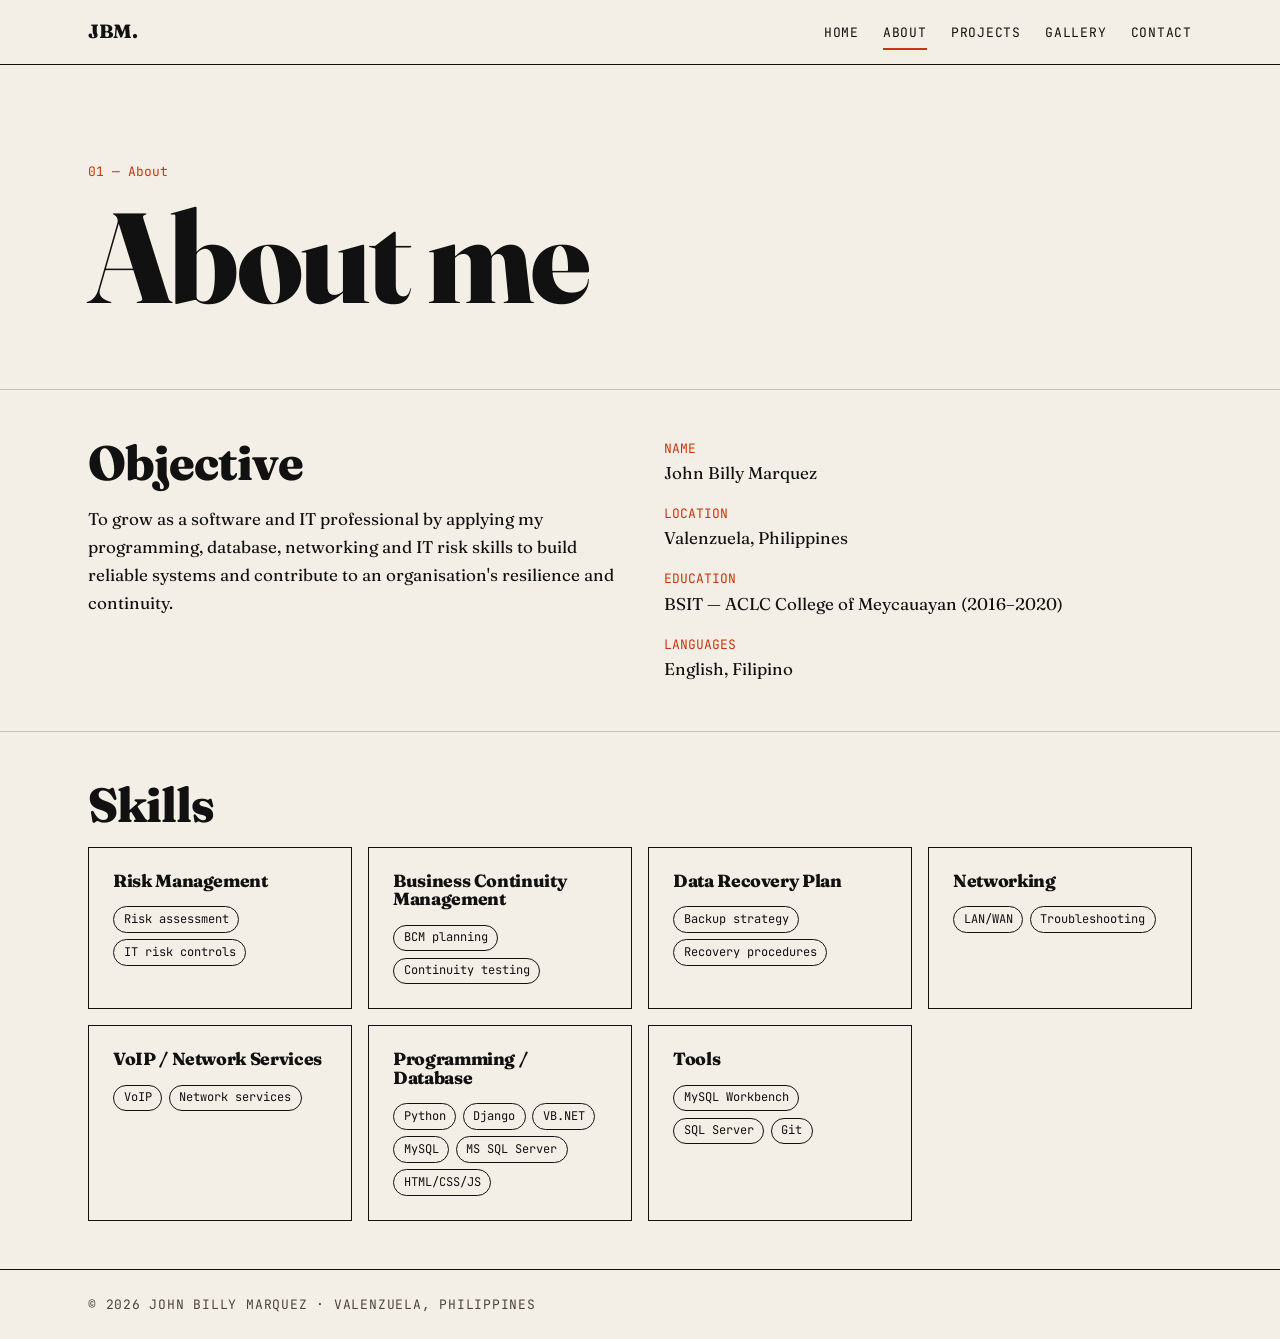
==== about.html @ a28a18b7 "Add portfolio site: home, about, projects, gallery, contact Co-authored-by: programmers-igsm <332838" ====
<!doctype html>
<html lang="en">
<head>
<meta charset="utf-8">
<meta name="viewport" content="width=device-width,initial-scale=1">
<title>About — John Billy Marquez</title>
<meta name="description" content="About John Billy Marquez: education, skills and objective.">
<link rel="preconnect" href="https://fonts.googleapis.com">
<link rel="preconnect" href="https://fonts.gstatic.com" crossorigin>
<link rel="stylesheet" href="https://fonts.googleapis.com/css2?family=Fraunces:ital,wght@0,400;0,800;1,800&family=JetBrains+Mono:wght@400;600&display=swap">
<link rel="stylesheet" href="assets/css/styles.css">
<script src="assets/js/main.js" defer></script>
</head>
<body>
<a class="skip" href="#main">Skip to content</a>
<header class="site-header"><div class="wrap">
<a class="brand" href="index.html">JBM<span aria-hidden="true">.</span></a>
<nav class="nav" aria-label="Main"><ul><li><a href="index.html">Home</a></li><li><a href="about.html" aria-current="page">About</a></li><li><a href="projects.html">Projects</a></li><li><a href="gallery.html">Gallery</a></li><li><a href="contact.html">Contact</a></li></ul></nav>
</div></header>
<main id="main">
<section class="hero"><div class="wrap"><span class="num">01 — About</span><h1>About me</h1></div></section>
<section><div class="wrap grid-2">
<div class="reveal"><h2>Objective</h2>
<p>To grow as a software and IT professional by applying my programming, database, networking and IT risk skills to build reliable systems and contribute to an organisation's resilience and continuity.</p></div>
<dl class="facts reveal">
<div><dt>Name</dt><dd>John Billy Marquez</dd></div>
<div><dt>Location</dt><dd>Valenzuela, Philippines</dd></div>
<div><dt>Education</dt><dd>BSIT — ACLC College of Meycauayan (2016–2020)</dd></div>
<div><dt>Languages</dt><dd>English, Filipino</dd></div></dl>
</div></section>
<section><div class="wrap"><h2>Skills</h2><div class="skills"><div class="skill reveal"><h3>Risk Management</h3><ul class="tags"><li>Risk assessment</li><li>IT risk controls</li></ul></div><div class="skill reveal"><h3>Business Continuity Management</h3><ul class="tags"><li>BCM planning</li><li>Continuity testing</li></ul></div><div class="skill reveal"><h3>Data Recovery Plan</h3><ul class="tags"><li>Backup strategy</li><li>Recovery procedures</li></ul></div><div class="skill reveal"><h3>Networking</h3><ul class="tags"><li>LAN/WAN</li><li>Troubleshooting</li></ul></div><div class="skill reveal"><h3>VoIP / Network Services</h3><ul class="tags"><li>VoIP</li><li>Network services</li></ul></div><div class="skill reveal"><h3>Programming / Database</h3><ul class="tags"><li>Python</li><li>Django</li><li>VB.NET</li><li>MySQL</li><li>MS SQL Server</li><li>HTML/CSS/JS</li></ul></div><div class="skill reveal"><h3>Tools</h3><ul class="tags"><li>MySQL Workbench</li><li>SQL Server</li><li>Git</li></ul></div></div></div></section>
</main>
<footer><div class="wrap mono">© 2026 John Billy Marquez · Valenzuela, Philippines</div></footer>
</body>
</html>
---- assets/css/styles.css ----
/* Design system: "Editorial Brutalism" — bone paper, ink, one vermilion signal. */
:root{
  --paper:#F4EFE6;--ink:#111;--muted:#4a453d;--signal:#C93510;--signal-bright:#FF4A1C;--line:#11111133;
  --font-display:"Fraunces",Georgia,"Times New Roman",serif;--font-mono:"JetBrains Mono",ui-monospace,Menlo,Consolas,monospace;
  --s1:.5rem;--s2:1rem;--s3:1.5rem;--s4:3rem;--s5:6rem;
  --t-hero:clamp(2.8rem,10vw,8rem);--t-h2:clamp(1.8rem,4vw,3rem);--t-body:1.0625rem;--t-small:.8125rem;
}
@media (prefers-color-scheme:dark){:root{--paper:#14120f;--ink:#F4EFE6;--muted:#c9c1b2;--signal:#FF6A3F;--line:#F4EFE633}}
*{box-sizing:border-box}
html{scroll-behavior:smooth}
body{margin:0;background:var(--paper);color:var(--ink);font:var(--t-body)/1.65 var(--font-display);-webkit-font-smoothing:antialiased}
img{max-width:100%;height:auto;display:block}
a{color:inherit;text-decoration-color:var(--signal);text-underline-offset:.25em}
a:hover{color:var(--signal)}
:focus-visible{outline:3px solid var(--signal);outline-offset:3px}
.skip{position:absolute;left:-999px;background:var(--ink);color:var(--paper);padding:var(--s1) var(--s2);z-index:100}
.skip:focus{left:var(--s2);top:var(--s2)}
.wrap{max-width:72rem;margin:0 auto;padding:0 var(--s3)}
.mono{font-family:var(--font-mono);font-size:var(--t-small);letter-spacing:.06em;text-transform:uppercase}
h1,h2,h3{font-weight:800;line-height:1.05;margin:0 0 var(--s2);letter-spacing:-.02em}
h1{font-size:var(--t-hero)}h2{font-size:var(--t-h2)}h3{font-size:1.4rem}
section{padding:var(--s4) 0;border-top:1px solid var(--line)}
.num{color:var(--signal);font-family:var(--font-mono);font-size:var(--t-small);display:block;margin-bottom:var(--s1)}

/* header */
.site-header{border-bottom:1px solid var(--ink);position:sticky;top:0;background:var(--paper);z-index:50}
.site-header .wrap{display:flex;flex-wrap:wrap;justify-content:space-between;align-items:center;gap:var(--s1) var(--s3);padding-top:var(--s2);padding-bottom:var(--s2)}
.brand{font-weight:800;text-decoration:none;font-size:1.2rem}
.nav ul{display:flex;flex-wrap:wrap;gap:var(--s1) var(--s3);list-style:none;margin:0;padding:0}
.nav a{font-family:var(--font-mono);font-size:var(--t-small);text-transform:uppercase;letter-spacing:.06em;text-decoration:none;padding:.4rem 0;border-bottom:2px solid transparent}
.nav a:hover,.nav a[aria-current="page"]{border-bottom-color:var(--signal);color:var(--ink)}

/* hero */
.hero{padding:var(--s5) 0 var(--s4);border-top:0}
.hero h1 em{color:var(--signal);font-style:italic}
.hero .lede{max-width:40rem;font-size:1.25rem;color:var(--muted)}
.btn{display:inline-block;font-family:var(--font-mono);font-size:var(--t-small);text-transform:uppercase;letter-spacing:.06em;padding:.85rem 1.4rem;border:2px solid var(--ink);background:var(--ink);color:var(--paper);text-decoration:none;cursor:pointer;transition:transform .2s,background .2s,color .2s}
.btn:hover{background:var(--signal);border-color:var(--signal);color:#fff;transform:translate(-3px,-3px);box-shadow:3px 3px 0 var(--ink)}
.btn.ghost{background:transparent;color:var(--ink)}
.btn-row{display:flex;flex-wrap:wrap;gap:var(--s2);margin-top:var(--s3)}
.marquee{overflow:hidden;border-block:1px solid var(--ink);background:var(--ink);color:var(--paper);padding:.6rem 0;white-space:nowrap}
.marquee div{display:inline-block;padding-left:100%;animation:scroll 30s linear infinite}
@keyframes scroll{to{transform:translateX(-100%)}}
.tiles{display:grid;gap:var(--s2);grid-template-columns:repeat(auto-fit,minmax(14rem,1fr))}
.tile{display:block;border:1px solid var(--ink);padding:var(--s3);text-decoration:none;transition:background .2s,color .2s,transform .2s}
.tile:hover{background:var(--ink);color:var(--paper);transform:translateY(-4px)}
.tile h3{margin-top:var(--s2)}

/* about */
.grid-2{display:grid;gap:var(--s4);grid-template-columns:1fr}
@media(min-width:48rem){.grid-2{grid-template-columns:1fr 1fr}}
.facts{margin:0;display:grid;gap:var(--s2)}
.facts dt{font-family:var(--font-mono);font-size:var(--t-small);text-transform:uppercase;color:var(--signal)}
.facts dd{margin:0}
.skills{display:grid;gap:var(--s2);grid-template-columns:repeat(auto-fit,minmax(16rem,1fr))}
.skill{border:1px solid var(--ink);padding:var(--s3)}
.skill h3{font-size:1.1rem}
.tags{display:flex;flex-wrap:wrap;gap:.4rem;list-style:none;margin:0;padding:0}
.tags li{font-family:var(--font-mono);font-size:.75rem;border:1px solid var(--ink);padding:.15rem .6rem;border-radius:99px}

/* projects */
.project{display:grid;gap:var(--s2) var(--s4);padding:var(--s4) 0;border-top:1px solid var(--ink);grid-template-columns:1fr;transition:padding-left .25s}
@media(min-width:48rem){.project{grid-template-columns:6rem 1fr 1fr}.project:hover{padding-left:var(--s2)}}
.project .big{font-size:3.5rem;font-weight:800;color:var(--signal);line-height:1}
.role,.time{font-family:var(--font-mono);font-size:var(--t-small);text-transform:uppercase}

/* gallery */
.masonry{columns:1;column-gap:var(--s2)}
@media(min-width:36rem){.masonry{columns:2}}
@media(min-width:64rem){.masonry{columns:3}}
.masonry figure{margin:0 0 var(--s2);break-inside:avoid;border:1px solid var(--ink);background:var(--ink);overflow:hidden}
.masonry img{width:100%;transition:transform .5s,opacity .3s}
.masonry figure:hover img{transform:scale(1.04)}
.masonry figcaption{background:var(--paper);padding:var(--s1) var(--s2)}

/* contact */
.mail{font-size:clamp(1.4rem,5vw,3.2rem);font-weight:800;word-break:break-all}
form{display:grid;gap:var(--s2);max-width:34rem}
label{font-family:var(--font-mono);font-size:var(--t-small);text-transform:uppercase}
input,textarea{width:100%;font:inherit;padding:.7rem;background:transparent;color:var(--ink);border:2px solid var(--ink);border-radius:0}
.note{border-left:4px solid var(--signal);padding-left:var(--s2);color:var(--muted)}
.socials{list-style:none;padding:0;margin:0}
.socials li{border-bottom:1px solid var(--line);padding:.6rem 0;display:flex;justify-content:space-between;gap:var(--s2);flex-wrap:wrap}
footer{border-top:1px solid var(--ink);padding:var(--s3) 0;color:var(--muted)}

.reveal{opacity:0;transform:translateY(16px);transition:opacity .6s,transform .6s}
.reveal.in{opacity:1;transform:none}
@media(prefers-reduced-motion:reduce){
  html{scroll-behavior:auto}
  *,*::before,*::after{animation:none!important;transition:none!important}
  .reveal{opacity:1;transform:none}
}
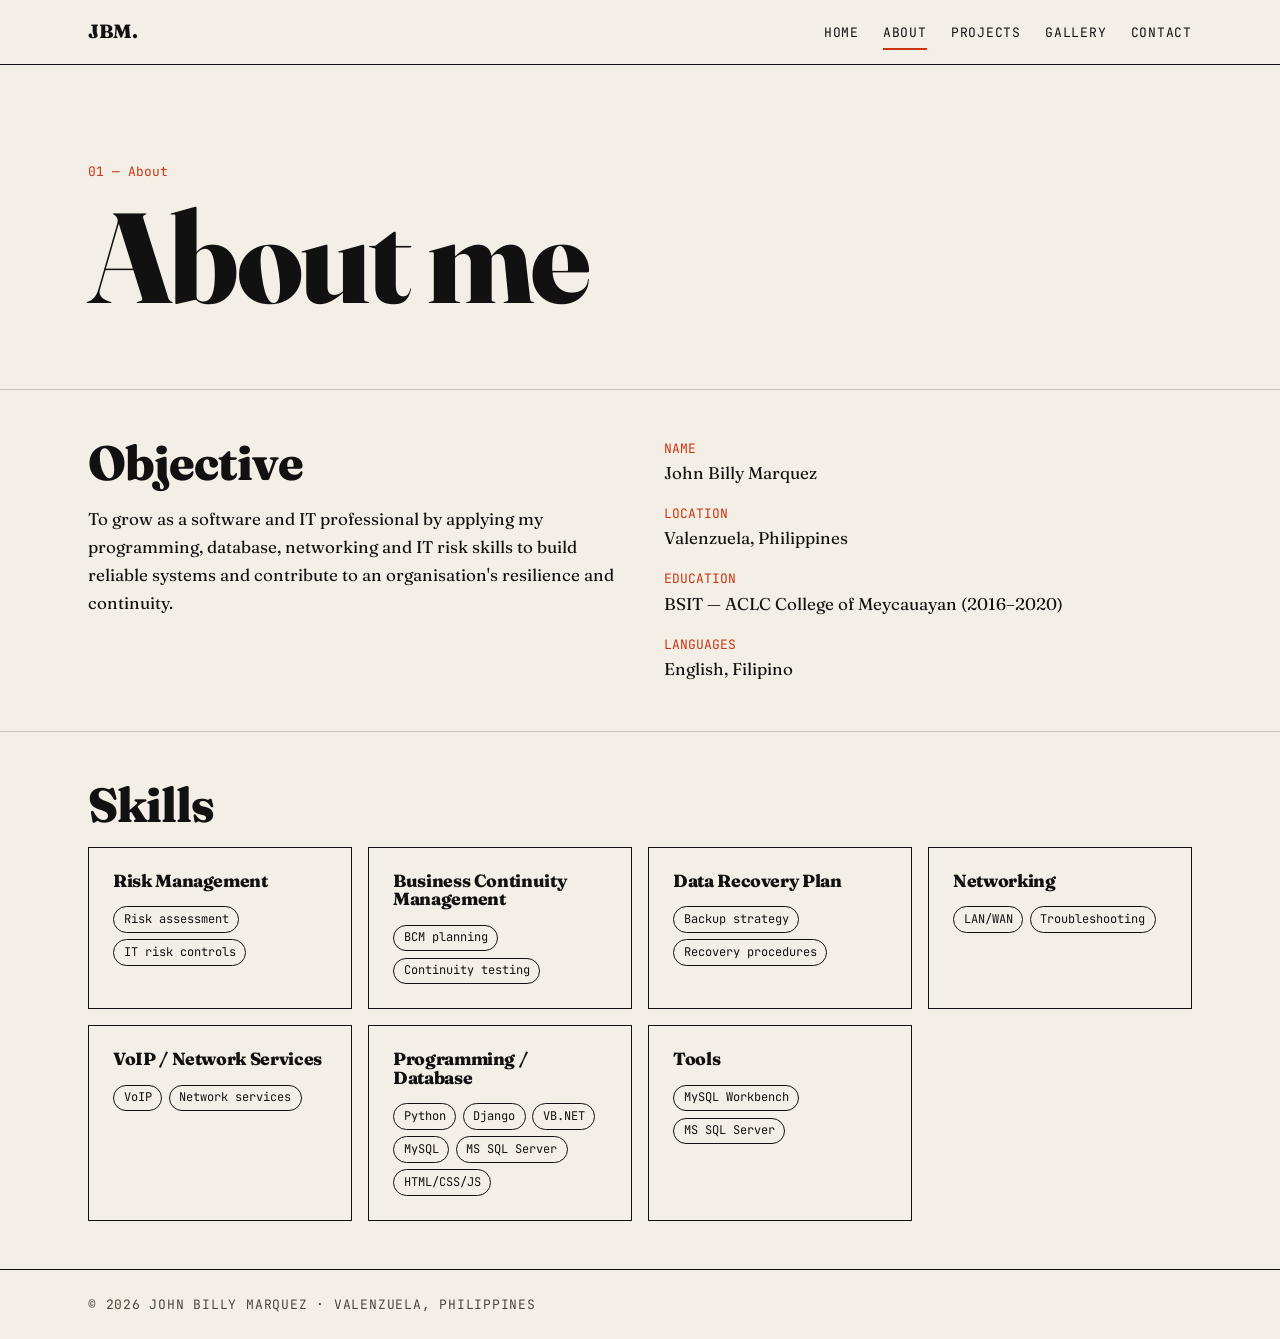
==== commit 4cc946eb: "Apply remaining changes Co-authored-by: programmers-igsm <332838123+programmers-igsm@users.noreply.g" ====
--- a/about.html
+++ b/about.html
@@ -28,7 +28,7 @@
 <div><dt>Education</dt><dd>BSIT — ACLC College of Meycauayan (2016–2020)</dd></div>
 <div><dt>Languages</dt><dd>English, Filipino</dd></div></dl>
 </div></section>
-<section><div class="wrap"><h2>Skills</h2><div class="skills"><div class="skill reveal"><h3>Risk Management</h3><ul class="tags"><li>Risk assessment</li><li>IT risk controls</li></ul></div><div class="skill reveal"><h3>Business Continuity Management</h3><ul class="tags"><li>BCM planning</li><li>Continuity testing</li></ul></div><div class="skill reveal"><h3>Data Recovery Plan</h3><ul class="tags"><li>Backup strategy</li><li>Recovery procedures</li></ul></div><div class="skill reveal"><h3>Networking</h3><ul class="tags"><li>LAN/WAN</li><li>Troubleshooting</li></ul></div><div class="skill reveal"><h3>VoIP / Network Services</h3><ul class="tags"><li>VoIP</li><li>Network services</li></ul></div><div class="skill reveal"><h3>Programming / Database</h3><ul class="tags"><li>Python</li><li>Django</li><li>VB.NET</li><li>MySQL</li><li>MS SQL Server</li><li>HTML/CSS/JS</li></ul></div><div class="skill reveal"><h3>Tools</h3><ul class="tags"><li>MySQL Workbench</li><li>SQL Server</li><li>Git</li></ul></div></div></div></section>
+<section><div class="wrap"><h2>Skills</h2><div class="skills"><div class="skill reveal"><h3>Risk Management</h3><ul class="tags"><li>Risk assessment</li><li>IT risk controls</li></ul></div><div class="skill reveal"><h3>Business Continuity Management</h3><ul class="tags"><li>BCM planning</li><li>Continuity testing</li></ul></div><div class="skill reveal"><h3>Data Recovery Plan</h3><ul class="tags"><li>Backup strategy</li><li>Recovery procedures</li></ul></div><div class="skill reveal"><h3>Networking</h3><ul class="tags"><li>LAN/WAN</li><li>Troubleshooting</li></ul></div><div class="skill reveal"><h3>VoIP / Network Services</h3><ul class="tags"><li>VoIP</li><li>Network services</li></ul></div><div class="skill reveal"><h3>Programming / Database</h3><ul class="tags"><li>Python</li><li>Django</li><li>VB.NET</li><li>MySQL</li><li>MS SQL Server</li><li>HTML/CSS/JS</li></ul></div><div class="skill reveal"><h3>Tools</h3><ul class="tags"><li>MySQL Workbench</li><li>MS SQL Server</li></ul></div></div></div></section>
 </main>
 <footer><div class="wrap mono">© 2026 John Billy Marquez · Valenzuela, Philippines</div></footer>
 </body>
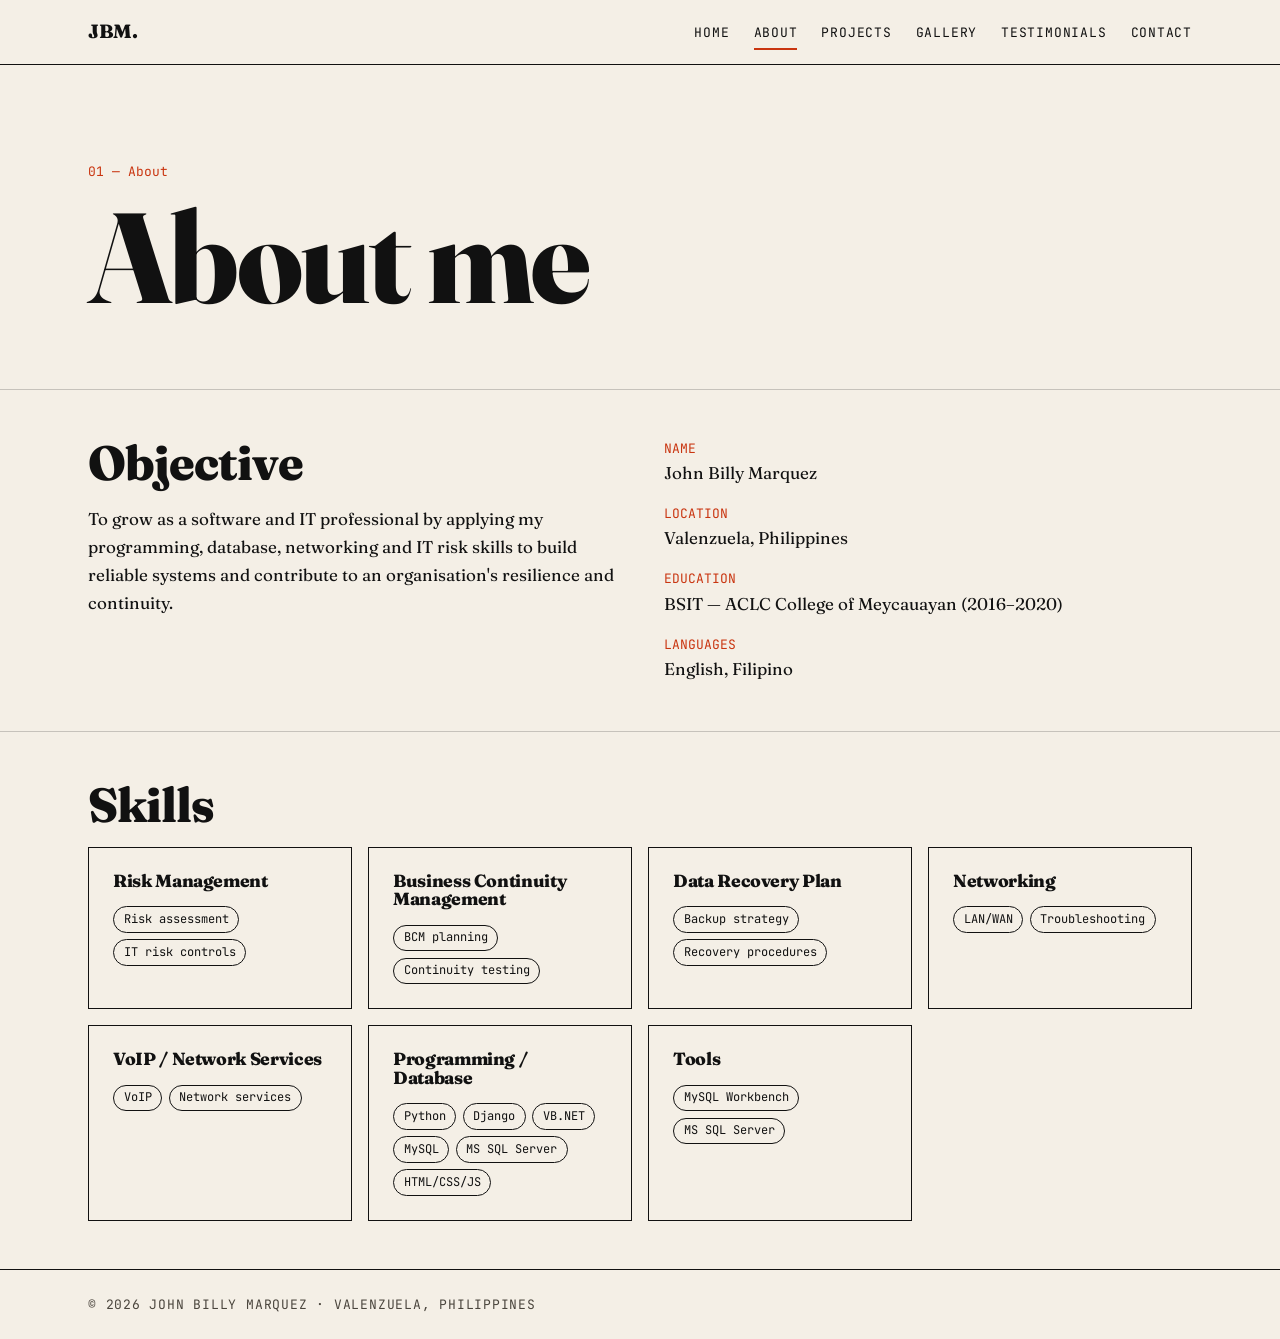
==== commit 28bb3a57: "Add testimonials page Co-authored-by: Copilot <223556219+Copilot@users.noreply.github.com>" ====
--- a/about.html
+++ b/about.html
@@ -15,7 +15,7 @@
 <a class="skip" href="#main">Skip to content</a>
 <header class="site-header"><div class="wrap">
 <a class="brand" href="index.html">JBM<span aria-hidden="true">.</span></a>
-<nav class="nav" aria-label="Main"><ul><li><a href="index.html">Home</a></li><li><a href="about.html" aria-current="page">About</a></li><li><a href="projects.html">Projects</a></li><li><a href="gallery.html">Gallery</a></li><li><a href="contact.html">Contact</a></li></ul></nav>
+<nav class="nav" aria-label="Main"><ul><li><a href="index.html">Home</a></li><li><a href="about.html" aria-current="page">About</a></li><li><a href="projects.html">Projects</a></li><li><a href="gallery.html">Gallery</a></li><li><a href="testimonials.html">Testimonials</a></li><li><a href="contact.html">Contact</a></li></ul></nav>
 </div></header>
 <main id="main">
 <section class="hero"><div class="wrap"><span class="num">01 — About</span><h1>About me</h1></div></section>
--- a/assets/css/styles.css
+++ b/assets/css/styles.css
@@ -64,6 +64,13 @@
 .project .big{font-size:3.5rem;font-weight:800;color:var(--signal);line-height:1}
 .role,.time{font-family:var(--font-mono);font-size:var(--t-small);text-transform:uppercase}
 
+/* testimonials */
+.testimonials{display:grid;gap:var(--s2);grid-template-columns:repeat(auto-fit,minmax(min(100%,20rem),1fr))}
+.testimonial{border:1px solid var(--ink);padding:var(--s3);display:flex;flex-direction:column;min-height:14rem}
+.testimonial blockquote{margin:0 0 var(--s3);font-size:1.2rem}
+.testimonial figcaption{margin-top:auto;font-family:var(--font-mono);font-size:var(--t-small);text-transform:uppercase;color:var(--muted)}
+.testimonial figcaption strong{display:block;color:var(--signal);font-weight:600}
+
 /* gallery */
 .masonry{columns:1;column-gap:var(--s2)}
 @media(min-width:36rem){.masonry{columns:2}}
